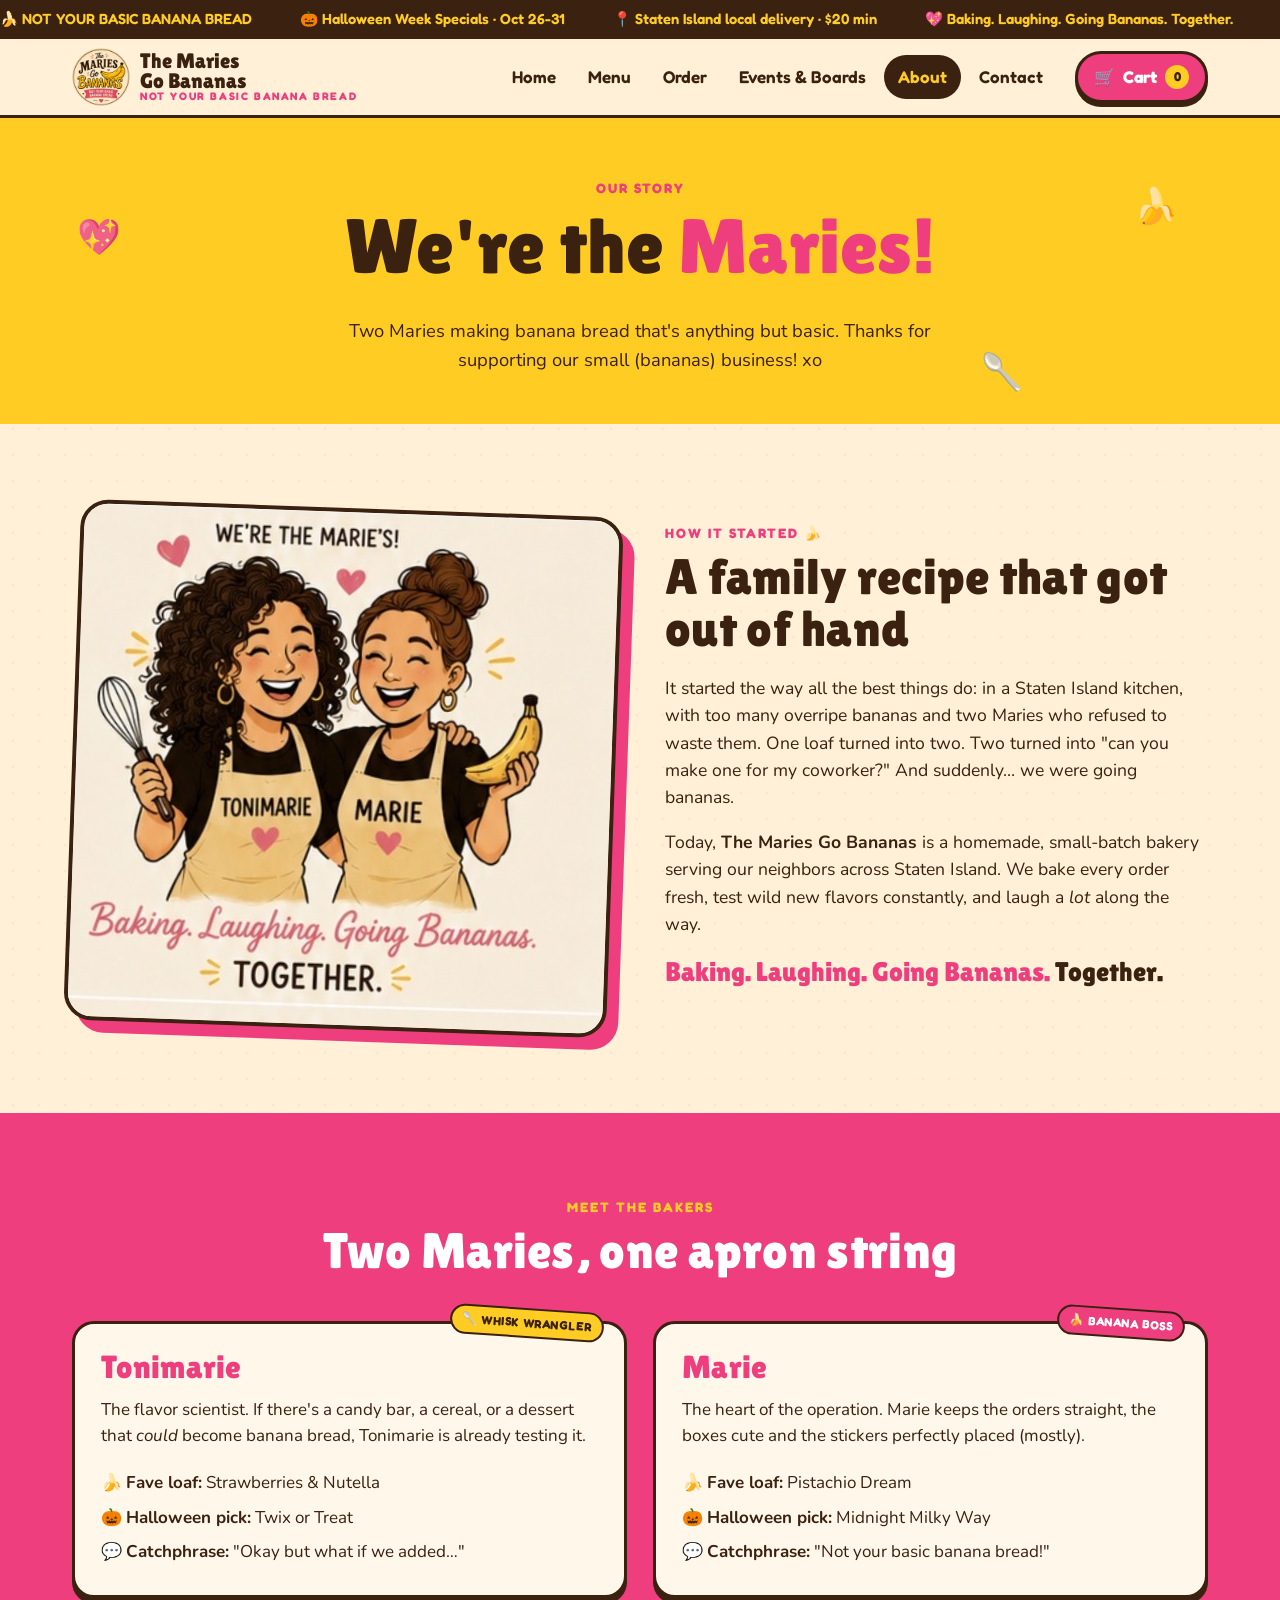
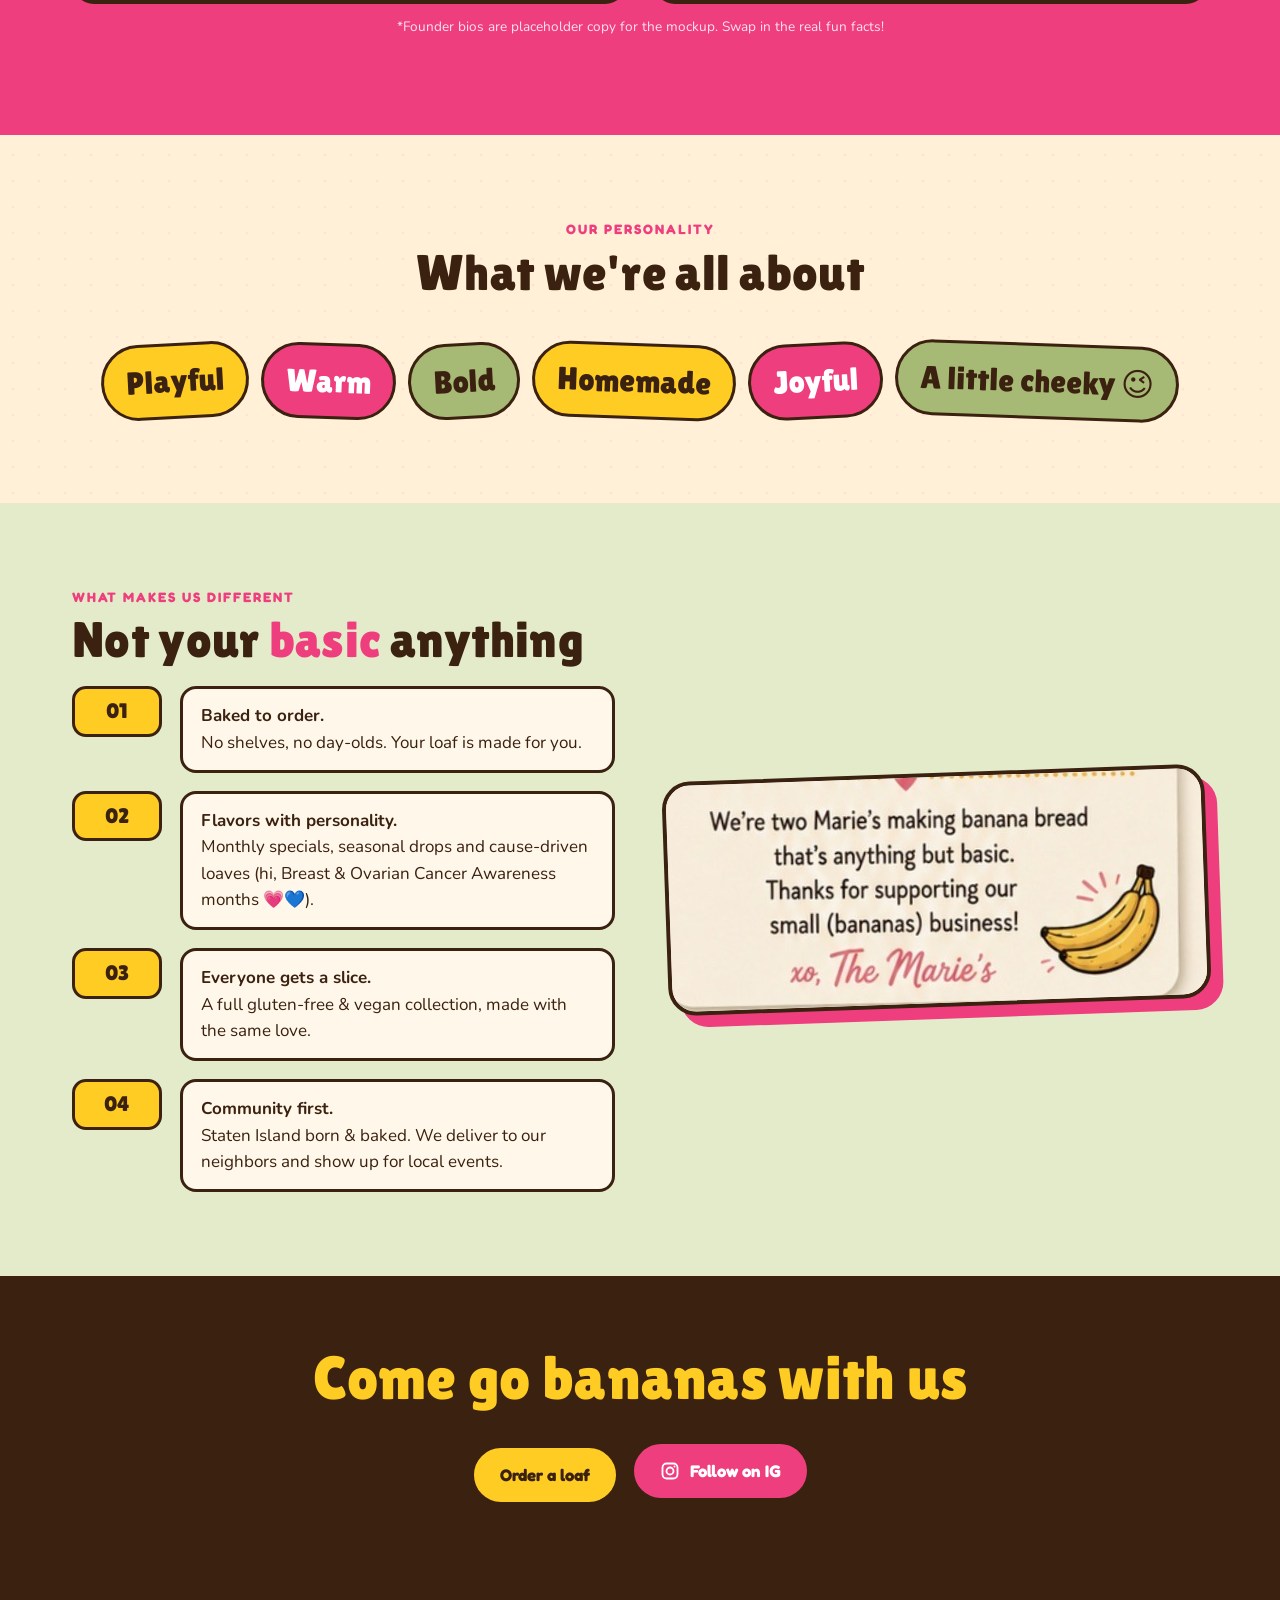
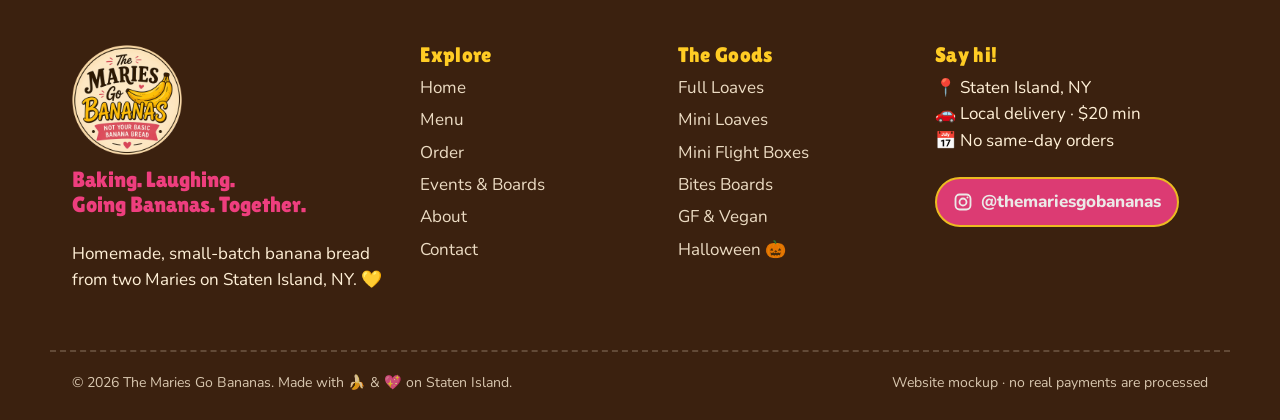
==== about.html @ dcd938e3 "Publish The Maries Go Bananas website mockup" ====
<!doctype html>
<html lang="en">
<head>
<meta charset="utf-8">
<meta name="viewport" content="width=device-width, initial-scale=1">
<title>About | The Maries Go Bananas</title>
<meta name="description" content="Meet the two Maries behind The Maries Go Bananas homemade, not-your-basic banana bread from Staten Island.">
<meta name="theme-color" content="#FFCC24">
<link rel="icon" href="assets/img/logo.png">
<link rel="preconnect" href="https://fonts.googleapis.com"><link rel="preconnect" href="https://fonts.gstatic.com" crossorigin>
<link href="https://fonts.googleapis.com/css2?family=Fredoka:wght@500;600;700&family=Lilita+One&family=Nunito:wght@400;600;700;800&display=swap" rel="stylesheet">
<link rel="stylesheet" href="css/styles.css">
</head>
<body>
<a class="skip" href="#main">Skip to content</a>
<div class="ticker" aria-hidden="true"><div class="ticker__track"><span>🍌 NOT YOUR BASIC BANANA BREAD</span><span>🎃 Halloween Week Specials · Oct 26-31</span><span>📍 Staten Island local delivery · $20 min</span><span>💖 Baking. Laughing. Going Bananas. Together.</span><span>📸 @themariesgobananas</span><span>🚫 No same-day orders, plan ahead, bestie!</span><span>🍌 NOT YOUR BASIC BANANA BREAD</span><span>🎃 Halloween Week Specials · Oct 26-31</span><span>📍 Staten Island local delivery · $20 min</span><span>💖 Baking. Laughing. Going Bananas. Together.</span><span>📸 @themariesgobananas</span><span>🚫 No same-day orders, plan ahead, bestie!</span></div></div>
<header class="site-header">
  <nav class="wrap nav" aria-label="Main">
    <a class="brand" href="index.html" aria-label="The Maries Go Bananas home"><img src="assets/img/logo.png" alt=""><span class="brand__name">The Maries<br>Go Bananas<small>NOT YOUR BASIC BANANA BREAD</small></span></a>
    <ul class="nav__links" id="nav-links"><li><a href="index.html">Home</a></li><li><a href="menu.html">Menu</a></li><li><a href="order.html">Order</a></li><li><a href="events.html">Events & Boards</a></li><li><a href="about.html" aria-current="page">About</a></li><li><a href="contact.html">Contact</a></li></ul>
    <a class="cart-btn" href="order.html#cart" aria-label="Cart"><span aria-hidden="true">🛒</span><span class="lbl">Cart</span><span class="cart-count" data-cart-count>0</span></a>
    <button class="menu-toggle" aria-controls="nav-links" aria-expanded="false" aria-label="Toggle menu">☰</button>
  </nav>
</header>
<main id="main">

<section class="page-hero bg-yellow">
  <span class="floaty">💖</span><span class="floaty">🍌</span><span class="floaty">🥄</span>
  <div class="wrap"><span class="eyebrow">Our story</span><h1>We're the <span style="color:var(--pink)">Maries!</span></h1><p>Two Maries making banana bread that's anything but basic. Thanks for supporting our small (bananas) business! xo</p></div>
</section>
<section>
  <div class="wrap split">
    <div class="framed tilt-r"><img src="assets/img/founders.jpg" alt="Illustration of Tonimarie and Marie laughing in matching aprons"></div>
    <div>
      <span class="eyebrow">How it started 🍌</span>
      <h2>A family recipe that got <span class="squiggle">out of hand</span></h2>
      <p style="font-size:1.1rem">It started the way all the best things do: in a Staten Island kitchen, with too many overripe bananas and two Maries who refused to waste them. One loaf turned into two. Two turned into "can you make one for my coworker?" And suddenly… we were going bananas.</p>
      <p style="font-size:1.1rem">Today, <b>The Maries Go Bananas</b> is a homemade, small-batch bakery serving our neighbors across Staten Island. We bake every order fresh, test wild new flavors constantly, and laugh a <i>lot</i> along the way.</p>
      <p class="motto" style="font-size:1.7rem">Baking. Laughing. Going Bananas. <span style="color:var(--choc)">Together.</span></p>
    </div>
  </div>
</section>
<section class="bg-pink">
  <div class="wrap">
    <div class="section-head"><span class="eyebrow" style="color:var(--yellow)">Meet the bakers</span><h2>Two Maries, one apron string</h2></div>
    <div class="founder-cards">
      <div class="founder" style="color:var(--choc)"><span class="badge tag">🥄 Whisk wrangler</span><h3>Tonimarie</h3><p>The flavor scientist. If there's a candy bar, a cereal, or a dessert that <i>could</i> become banana bread, Tonimarie is already testing it.</p>
        <ul><li>🍌 <b>Fave loaf:</b> Strawberries &amp; Nutella</li><li>🎃 <b>Halloween pick:</b> Twix or Treat</li><li>💬 <b>Catchphrase:</b> "Okay but what if we added…"</li></ul></div>
      <div class="founder" style="color:var(--choc)"><span class="badge badge--pink tag">🍌 Banana boss</span><h3>Marie</h3><p>The heart of the operation. Marie keeps the orders straight, the boxes cute and the stickers perfectly placed (mostly).</p>
        <ul><li>🍌 <b>Fave loaf:</b> Pistachio Dream</li><li>🎃 <b>Halloween pick:</b> Midnight Milky Way</li><li>💬 <b>Catchphrase:</b> "Not your basic banana bread!"</li></ul></div>
    </div>
    <p style="text-align:center;font-size:.85rem;margin-top:18px;opacity:.85">*Founder bios are placeholder copy for the mockup. Swap in the real fun facts!</p>
  </div>
</section>
<section>
  <div class="wrap">
    <div class="section-head"><span class="eyebrow">Our personality</span><h2>What we're all about</h2></div>
    <div class="traits"><span class="trait">Playful</span><span class="trait">Warm</span><span class="trait">Bold</span><span class="trait">Homemade</span><span class="trait">Joyful</span><span class="trait">A little cheeky 😉</span></div>
  </div>
</section>
<section class="bg-green">
  <div class="wrap split">
    <div>
      <span class="eyebrow">What makes us different</span>
      <h2>Not your <span style="color:var(--pink)">basic</span> anything</h2>
      <ol class="timeline">
        <li><span class="when">01</span><div class="what"><b>Baked to order.</b><p>No shelves, no day-olds. Your loaf is made for you.</p></div></li>
        <li><span class="when">02</span><div class="what"><b>Flavors with personality.</b><p>Monthly specials, seasonal drops and cause-driven loaves (hi, Breast &amp; Ovarian Cancer Awareness months 💗💙).</p></div></li>
        <li><span class="when">03</span><div class="what"><b>Everyone gets a slice.</b><p>A full gluten-free &amp; vegan collection, made with the same love.</p></div></li>
        <li><span class="when">04</span><div class="what"><b>Community first.</b><p>Staten Island born &amp; baked. We deliver to our neighbors and show up for local events.</p></div></li>
      </ol>
    </div>
    <div class="framed tilt-l"><img src="assets/img/founders-note.jpg" alt="Handwritten-style note: We're two Marie's making banana bread that's anything but basic. Thanks for supporting our small (bananas) business! xo, The Marie's"></div>
  </div>
</section>
<section class="bg-choc cta-band"><div class="wrap"><h2 style="color:var(--yellow)">Come go bananas with us</h2><a class="btn" href="order.html">Order a loaf</a><a class="btn btn--pink" href="https://www.instagram.com/themariesgobananas/" target="_blank" rel="noopener"><svg class="ig-icon" viewBox="0 0 24 24" aria-hidden="true" fill="none" stroke="currentColor" stroke-width="2.2"><rect x="3" y="3" width="18" height="18" rx="5"/><circle cx="12" cy="12" r="4.2"/><circle cx="17.4" cy="6.6" r="1.2" fill="currentColor" stroke="none"/></svg> Follow on IG</a></div></section>
</main>
<footer class="site-footer">
  <div class="wrap footer-grid">
    <div class="footer-brand"><img src="assets/img/logo.png" alt="The Maries Go Bananas logo"><p class="motto">Baking. Laughing.<br>Going Bananas. Together.</p><p>Homemade, small-batch banana bread from two Maries on Staten Island, NY. 💛</p></div>
    <div><h4>Explore</h4><ul><li><a href="index.html">Home</a></li><li><a href="menu.html">Menu</a></li><li><a href="order.html">Order</a></li><li><a href="events.html">Events & Boards</a></li><li><a href="about.html">About</a></li><li><a href="contact.html">Contact</a></li></ul></div>
    <div><h4>The Goods</h4><ul><li><a href="menu.html#full">Full Loaves</a></li><li><a href="menu.html#mini">Mini Loaves</a></li><li><a href="menu.html#flight">Mini Flight Boxes</a></li><li><a href="menu.html#boards">Bites Boards</a></li><li><a href="menu.html#gfv">GF &amp; Vegan</a></li><li><a href="menu.html#halloween">Halloween 🎃</a></li></ul></div>
    <div><h4>Say hi!</h4><p>📍 Staten Island, NY<br>🚗 Local delivery · $20 min<br>📅 No same-day orders</p>
      <a class="ig-pill" href="https://www.instagram.com/themariesgobananas/" target="_blank" rel="noopener"><svg class="ig-icon" viewBox="0 0 24 24" aria-hidden="true" fill="none" stroke="currentColor" stroke-width="2.2"><rect x="3" y="3" width="18" height="18" rx="5"/><circle cx="12" cy="12" r="4.2"/><circle cx="17.4" cy="6.6" r="1.2" fill="currentColor" stroke="none"/></svg> @themariesgobananas</a></div>
  </div>
  <div class="wrap footer-bottom"><span>© <span data-year>2026</span> The Maries Go Bananas. Made with 🍌 &amp; 💖 on Staten Island.</span><span>Website mockup · no real payments are processed</span></div>
</footer>
<script src="js/data.js"></script><script src="js/cart.js"></script>
</body>
</html>
---- css/styles.css ----
/* =========================================================
   The Maries Go Bananas: shared styles
   Brand: Banana Yellow #FFCC24 · Chocolate #3B210F · Sweet Pink #EE3E7E
          Warm Cream #FFF0D7 · Pistachio #A6B975
   ========================================================= */
:root{
  --yellow:#FFCC24; --yellow-soft:#FFE07A; --choc:#3B210F; --choc-2:#5a3720;
  --pink:#EE3E7E; --pink-soft:#FBD0DF; --cream:#FFF0D7; --cream-2:#FFF7EA;
  --pista:#A6B975; --pista-soft:#E3EBCB; --white:#fff;
  --radius:22px; --radius-sm:14px;
  --shadow:0 6px 0 var(--choc); --shadow-sm:0 4px 0 var(--choc);
  --soft:0 12px 30px rgba(59,33,15,.12);
  --display:"Lilita One","Fredoka",system-ui,sans-serif;
  --round:"Fredoka","Nunito",system-ui,sans-serif;
  --body:"Nunito",system-ui,-apple-system,Segoe UI,sans-serif;
  --max:1180px;
}
*{box-sizing:border-box}
html{scroll-behavior:smooth}
body{margin:0;font-family:var(--body);color:var(--choc);background:var(--cream);line-height:1.55;font-size:17px;
  background-image:radial-gradient(rgba(238,62,126,.07) 1.5px,transparent 1.6px);background-size:26px 26px}
img{max-width:100%;display:block}
a{color:inherit}
h1,h2,h3,h4{font-family:var(--display);font-weight:400;line-height:1.05;margin:0 0 .4em;letter-spacing:.3px}
h1{font-size:clamp(2.6rem,6vw,4.8rem)}
h2{font-size:clamp(2rem,4vw,3.1rem)}
h3{font-size:1.45rem}
p{margin:0 0 1em}
.wrap{max-width:var(--max);margin:0 auto;padding:0 22px}
.sr-only{position:absolute;width:1px;height:1px;overflow:hidden;clip:rect(0 0 0 0);white-space:nowrap}
.skip{position:absolute;left:-999px;top:8px;background:var(--choc);color:var(--yellow);padding:10px 16px;border-radius:10px;z-index:100}
.skip:focus{left:12px}
:focus-visible{outline:3px solid var(--pink);outline-offset:3px;border-radius:8px}

/* ---------- announcement + header ---------- */
.ticker{background:var(--choc);color:var(--yellow);font-family:var(--round);font-weight:600;font-size:.92rem;overflow:hidden;white-space:nowrap}
.ticker__track{display:inline-flex;gap:48px;padding:8px 0;animation:tick 32s linear infinite}
.ticker__track span{display:inline-flex;gap:10px;align-items:center}
@keyframes tick{to{transform:translateX(-50%)}}
.site-header{position:sticky;top:0;z-index:50;background:rgba(255,240,215,.92);backdrop-filter:blur(8px);border-bottom:3px solid var(--choc)}
.nav{display:flex;align-items:center;gap:18px;min-height:76px}
.brand{display:flex;align-items:center;gap:10px;text-decoration:none}
.brand img{width:58px;height:58px;transition:transform .4s cubic-bezier(.3,1.6,.5,1)}
.brand:hover img{transform:rotate(-12deg) scale(1.06)}
.brand__name{font-family:var(--display);font-size:1.3rem;line-height:.95}
.brand__name small{display:block;font-family:var(--round);font-size:.68rem;letter-spacing:1.6px;color:var(--pink);font-weight:700}
.nav__links{display:flex;gap:4px;margin-left:auto;list-style:none;padding:0;margin-top:0;margin-bottom:0}
.nav__links a{display:block;text-decoration:none;font-family:var(--round);font-weight:600;padding:9px 14px;border-radius:999px;transition:background .2s,transform .2s}
.nav__links a:hover{background:var(--yellow);transform:translateY(-2px)}
.nav__links a[aria-current="page"]{background:var(--choc);color:var(--yellow)}
.cart-btn{position:relative;display:inline-flex;align-items:center;gap:8px;text-decoration:none;font-family:var(--round);font-weight:700;background:var(--pink);color:#fff;padding:10px 16px;border-radius:999px;border:3px solid var(--choc);box-shadow:var(--shadow-sm);transition:transform .15s,box-shadow .15s}
.cart-btn:hover{transform:translateY(-2px);box-shadow:0 6px 0 var(--choc)}
.cart-count{background:var(--yellow);color:var(--choc);min-width:24px;height:24px;border-radius:99px;display:inline-grid;place-items:center;font-size:.8rem;padding:0 6px}
.cart-count.bump{animation:bump .5s}
@keyframes bump{40%{transform:scale(1.5) rotate(-10deg)}}
.menu-toggle{display:none;margin-left:auto;background:var(--yellow);border:3px solid var(--choc);border-radius:14px;width:48px;height:44px;font-size:1.3rem;cursor:pointer;box-shadow:var(--shadow-sm)}

/* ---------- buttons, chips, badges ---------- */
.btn{display:inline-flex;align-items:center;justify-content:center;gap:10px;font-family:var(--round);font-weight:700;font-size:1.05rem;text-decoration:none;cursor:pointer;
  padding:14px 26px;border-radius:999px;border:3px solid var(--choc);background:var(--yellow);color:var(--choc);box-shadow:var(--shadow);transition:transform .15s,box-shadow .15s,background .2s}
.btn:hover{transform:translateY(-3px) rotate(-1deg);box-shadow:0 9px 0 var(--choc)}
.btn:active{transform:translateY(3px);box-shadow:0 2px 0 var(--choc)}
.btn--pink{background:var(--pink);color:#fff}
.btn--choc{background:var(--choc);color:var(--yellow)}
.btn--ghost{background:var(--cream-2)}
.btn--sm{padding:9px 16px;font-size:.92rem;box-shadow:var(--shadow-sm)}
.btn[disabled]{opacity:.45;cursor:not-allowed;transform:none;box-shadow:var(--shadow-sm)}
.badge{display:inline-block;font-family:var(--round);font-weight:700;font-size:.74rem;letter-spacing:.6px;text-transform:uppercase;padding:4px 10px;border-radius:99px;border:2px solid var(--choc);background:var(--yellow)}
.badge--pink{background:var(--pink);color:#fff}
.badge--green{background:var(--pista)}
.badge--choc{background:var(--choc);color:var(--yellow)}
.badge--orange{background:#FF8A1F}
.eyebrow{font-family:var(--round);font-weight:700;color:var(--pink);letter-spacing:2px;text-transform:uppercase;font-size:.85rem;margin-bottom:.5em;display:block}
.squiggle{display:inline-block;position:relative}
.squiggle::after{content:"";position:absolute;left:-2%;right:-2%;bottom:-.12em;height:.32em;background:url("data:image/svg+xml,%3Csvg xmlns='http://www.w3.org/2000/svg' viewBox='0 0 120 12'%3E%3Cpath d='M2 8 Q 12 0 22 7 T 42 7 T 62 7 T 82 7 T 102 7 T 118 6' fill='none' stroke='%23EE3E7E' stroke-width='4' stroke-linecap='round'/%3E%3C/svg%3E") repeat-x/auto 100%}

/* ---------- sections ---------- */
section{padding:84px 0}
.section-head{text-align:center;max-width:720px;margin:0 auto 44px}
.section-head p{font-size:1.1rem}
.bg-yellow{background:var(--yellow)}
.bg-pink{background:var(--pink);color:#fff}
.bg-choc{background:var(--choc);color:var(--cream)}
.bg-green{background:var(--pista-soft)}
.bg-white{background:var(--cream-2)}
.wave-top{position:relative}
.wave-top::before{content:"";position:absolute;left:0;right:0;top:-28px;height:30px;background:inherit;
  -webkit-mask:radial-gradient(30px 30px at 30px 0,transparent 29px,#000 30px) -30px 0/60px 30px repeat-x;mask:radial-gradient(30px 30px at 30px 0,transparent 29px,#000 30px) -30px 0/60px 30px repeat-x;transform:scaleY(-1)}

/* ---------- hero ---------- */
.hero{padding:56px 0 90px;position:relative;overflow:hidden}
.hero__grid{display:grid;grid-template-columns:1.1fr .9fr;gap:40px;align-items:center}
.hero h1 .pink{color:var(--pink)}
.hero h1 .outline{color:var(--yellow);-webkit-text-stroke:3px var(--choc);paint-order:stroke fill;text-shadow:5px 5px 0 var(--choc)}
.hero__lead{font-size:1.2rem;max-width:520px}
.hero__ctas{display:flex;flex-wrap:wrap;gap:14px;margin:26px 0 18px}
.hero__meta{display:flex;flex-wrap:wrap;gap:10px 18px;font-family:var(--round);font-weight:600;font-size:.95rem}
.hero__art{position:relative;aspect-ratio:1/1}
.hero__art .blob{position:absolute;inset:6%;background:var(--yellow);border-radius:46% 54% 42% 58%/55% 44% 56% 45%;border:4px solid var(--choc);animation:morph 10s ease-in-out infinite}
@keyframes morph{50%{border-radius:58% 42% 55% 45%/42% 58% 42% 58%}}
.polaroid{position:absolute;background:#fff;padding:10px 10px 34px;border:3px solid var(--choc);border-radius:10px;box-shadow:var(--soft);transition:transform .35s cubic-bezier(.3,1.6,.5,1)}
.polaroid img{width:100%;height:100%;object-fit:cover;border-radius:4px}
.polaroid figcaption{position:absolute;bottom:6px;left:0;right:0;text-align:center;font-family:var(--round);font-weight:700;font-size:.85rem}
.polaroid:hover{transform:rotate(0) scale(1.05)!important;z-index:5}
.hero__art .p1{width:52%;height:58%;left:2%;top:8%;transform:rotate(-7deg)}
.hero__art .p2{width:50%;height:56%;right:0;top:30%;transform:rotate(6deg)}
.hero__logo{position:absolute;width:34%;left:30%;bottom:-2%;filter:drop-shadow(0 8px 0 rgba(59,33,15,.25));animation:float 5s ease-in-out infinite}
@keyframes float{50%{transform:translateY(-12px) rotate(4deg)}}
.sticker{position:absolute;font-family:var(--display);background:var(--pink);color:#fff;border:3px solid var(--choc);border-radius:50%;width:110px;height:110px;display:grid;place-items:center;text-align:center;line-height:1;font-size:1.05rem;transform:rotate(12deg);box-shadow:var(--shadow-sm);right:4%;top:0;z-index:3}
.floaty{position:absolute;font-size:2.2rem;opacity:.9;animation:float 6s ease-in-out infinite;pointer-events:none}

/* ---------- halloween callout ---------- */
.spooky{background:linear-gradient(135deg,#2a1608,#3B210F 50%,#4a2a12);color:var(--cream);border-radius:32px;border:4px solid var(--choc);box-shadow:0 10px 0 #FF8A1F;padding:40px;display:grid;grid-template-columns:1fr 1.1fr;gap:34px;align-items:center;position:relative;overflow:hidden}
.spooky h2{color:#FF8A1F}
.spooky h2 span{color:var(--yellow)}
.spooky__img{border-radius:22px;overflow:hidden;border:3px solid #FF8A1F;transform:rotate(-2deg);aspect-ratio:4/3}
.spooky__img img{width:100%;height:100%;object-fit:cover}
.spooky__list{list-style:none;padding:0;margin:0 0 22px;display:grid;gap:10px}
.spooky__list li{display:flex;gap:12px;align-items:center;background:rgba(255,255,255,.07);padding:10px 14px;border-radius:14px;border:2px dashed rgba(255,138,31,.6)}
.spooky__list b{font-family:var(--round);font-size:1.08rem;color:var(--yellow)}
.countdown{display:inline-flex;gap:8px;font-family:var(--round);font-weight:700;margin-bottom:14px;background:#FF8A1F;color:var(--choc);padding:6px 14px;border-radius:99px}

/* ---------- product cards ---------- */
.grid{display:grid;gap:26px}
.grid-3{grid-template-columns:repeat(3,1fr)}
.grid-4{grid-template-columns:repeat(4,1fr)}
.card{background:var(--cream-2);border:3px solid var(--choc);border-radius:var(--radius);overflow:hidden;box-shadow:var(--shadow);transition:transform .25s cubic-bezier(.3,1.5,.5,1),box-shadow .25s;display:flex;flex-direction:column}
.card:hover{transform:translateY(-6px) rotate(-.6deg);box-shadow:0 12px 0 var(--choc)}
.card__img{position:relative;aspect-ratio:4/3;background:var(--yellow);border-bottom:3px solid var(--choc);overflow:hidden}
.card__img img{width:100%;height:100%;object-fit:cover;transition:transform .5s}
.card:hover .card__img img{transform:scale(1.07)}
.card__img .badges{position:absolute;left:10px;top:10px;display:flex;gap:6px;flex-wrap:wrap}
.ph{width:100%;height:100%;display:grid;place-items:center;font-size:4.2rem;position:relative}
.ph::after{content:"";position:absolute;inset:0;background:radial-gradient(rgba(255,255,255,.35) 2px,transparent 2.5px);background-size:18px 18px}
.ph span{position:relative;z-index:1;filter:drop-shadow(0 5px 0 rgba(59,33,15,.2));transition:transform .4s cubic-bezier(.3,1.6,.5,1)}
.card:hover .ph span{transform:rotate(-12deg) scale(1.15)}
.card__body{padding:18px 18px 20px;display:flex;flex-direction:column;gap:8px;flex:1}
.card__body h3{margin:0}
.card__body p{margin:0;font-size:.95rem;color:var(--choc-2)}
.prices{display:flex;flex-wrap:wrap;gap:8px;margin-top:auto;padding-top:8px}
.price{font-family:var(--round);font-weight:700;background:var(--cream);border:2px solid var(--choc);border-radius:12px;padding:4px 10px;font-size:.88rem}
.price b{color:var(--pink);font-size:1.02rem}
.card__foot{display:flex;justify-content:space-between;align-items:center;gap:10px;margin-top:10px}
.big-price{font-family:var(--display);font-size:1.7rem;color:var(--pink)}

/* bestsellers strip */
.strip{display:grid;grid-auto-flow:column;grid-auto-columns:minmax(250px,1fr);gap:22px;overflow-x:auto;padding:8px 6px 26px;scroll-snap-type:x mandatory}
.strip .card{scroll-snap-align:start}
.strip::-webkit-scrollbar{height:10px}.strip::-webkit-scrollbar-thumb{background:var(--choc);border-radius:9px}

/* ---------- about teaser / split ---------- */
.split{display:grid;grid-template-columns:1fr 1fr;gap:50px;align-items:center}
.framed{border:4px solid var(--choc);border-radius:28px;overflow:hidden;box-shadow:12px 12px 0 var(--pink);background:#fff}
.framed img{width:100%;height:100%;object-fit:cover}
.tilt-l{transform:rotate(-2deg)}.tilt-r{transform:rotate(2deg)}

/* features / value props */
.features{display:grid;grid-template-columns:repeat(4,1fr);gap:20px}
.feature{background:var(--cream-2);border:3px solid var(--choc);border-radius:var(--radius);padding:24px;text-align:center;transition:transform .25s}
.feature:hover{transform:translateY(-5px) rotate(1deg)}
.feature .ico{font-size:2.4rem;width:74px;height:74px;display:grid;place-items:center;margin:0 auto 12px;border-radius:50%;background:var(--yellow);border:3px solid var(--choc)}
.feature:nth-child(2) .ico{background:var(--pink-soft)}.feature:nth-child(3) .ico{background:var(--pista)}.feature:nth-child(4) .ico{background:var(--cream)}
.feature h3{font-size:1.25rem}
.feature p{font-size:.95rem;margin:0}

/* testimonials */
.quotes{display:grid;grid-template-columns:repeat(3,1fr);gap:22px}
.quote{background:#fff;color:var(--choc);border:3px solid var(--choc);border-radius:var(--radius);padding:24px;position:relative;box-shadow:var(--shadow-sm)}
.quote::before{content:"“";font-family:var(--display);font-size:5rem;color:var(--pink);position:absolute;top:-28px;left:14px;line-height:1}
.quote p{font-size:1.02rem}
.quote cite{font-style:normal;font-family:var(--round);font-weight:700;color:var(--pink)}
.stars{color:#f5a400;letter-spacing:2px}

/* CTA band */
.cta-band{text-align:center;padding:70px 0}
.cta-band h2{font-size:clamp(2.2rem,5vw,3.8rem)}
.cta-band .btn{margin:6px}

/* IG grid */
.ig-grid{display:grid;grid-template-columns:repeat(6,1fr);gap:10px}
.ig-grid a{aspect-ratio:1;border-radius:16px;overflow:hidden;border:3px solid var(--choc);position:relative;display:block}
.ig-grid img{width:100%;height:100%;object-fit:cover;transition:transform .4s}
.ig-grid a::after{content:"♥";position:absolute;inset:0;display:grid;place-items:center;font-size:2rem;color:#fff;background:rgba(238,62,126,.55);opacity:0;transition:opacity .25s}
.ig-grid a:hover::after{opacity:1}.ig-grid a:hover img{transform:scale(1.1)}

/* ---------- page hero (inner pages) ---------- */
.page-hero{padding:60px 0 50px;text-align:center;position:relative;overflow:hidden}
.page-hero p{font-size:1.15rem;max-width:640px;margin:0 auto}
.page-hero .floaty:nth-of-type(1){left:6%;top:30%}.page-hero .floaty:nth-of-type(2){right:8%;top:20%;animation-delay:-2s}.page-hero .floaty:nth-of-type(3){right:20%;bottom:8%;animation-delay:-4s}

/* ---------- menu filters ---------- */
.filters{display:flex;flex-wrap:wrap;justify-content:center;gap:10px;margin:0 auto 36px;position:sticky;top:86px;z-index:20;padding:10px;background:rgba(255,240,215,.9);backdrop-filter:blur(6px);border-radius:999px;width:fit-content;max-width:100%}
.chip{font-family:var(--round);font-weight:700;font-size:.95rem;cursor:pointer;padding:10px 18px;border-radius:999px;border:3px solid var(--choc);background:var(--cream-2);color:var(--choc);transition:transform .15s,background .2s}
.chip:hover{transform:translateY(-2px);background:var(--yellow-soft)}
.chip[aria-pressed="true"],.chip.is-active{background:var(--choc);color:var(--yellow)}
.menu-group{margin-bottom:56px}
.menu-group__head{display:flex;align-items:end;justify-content:space-between;gap:16px;flex-wrap:wrap;border-bottom:3px dashed var(--choc);padding-bottom:12px;margin-bottom:24px}
.menu-group__head h2{margin:0}
.menu-group__head p{margin:0;max-width:520px}
.is-hidden{display:none!important}
.card.fade-in{animation:pop .35s ease}
@keyframes pop{from{opacity:0;transform:translateY(12px) scale(.97)}}
.note{background:var(--pink-soft);border:3px solid var(--choc);border-radius:var(--radius-sm);padding:16px 20px;font-weight:600}
.note--yellow{background:var(--yellow-soft)}
.note--green{background:var(--pista-soft)}
.price-table{width:100%;border-collapse:separate;border-spacing:0;background:var(--cream-2);border:3px solid var(--choc);border-radius:var(--radius);overflow:hidden}
.price-table th,.price-table td{padding:12px 16px;text-align:left;border-bottom:2px dashed rgba(59,33,15,.2)}
.price-table th{background:var(--choc);color:var(--yellow);font-family:var(--round)}
.price-table tr:last-child td{border-bottom:0}
.price-table td:not(:first-child),.price-table th:not(:first-child){text-align:center}

/* ---------- order builder ---------- */
.order-layout{display:grid;grid-template-columns:1fr 380px;gap:30px;align-items:start}
.panel{background:var(--cream-2);border:3px solid var(--choc);border-radius:var(--radius);padding:26px;box-shadow:var(--shadow)}
.panel + .panel{margin-top:28px}
.step-head{display:flex;align-items:center;gap:14px;margin-bottom:16px}
.step-num{width:44px;height:44px;flex:none;border-radius:50%;background:var(--pink);color:#fff;border:3px solid var(--choc);display:grid;place-items:center;font-family:var(--display);font-size:1.3rem}
.step-head h2{font-size:1.8rem;margin:0}
.cat-tiles{display:grid;grid-template-columns:repeat(auto-fill,minmax(150px,1fr));gap:14px}
.tile{cursor:pointer;text-align:left;border:3px solid var(--choc);border-radius:18px;background:#fff;padding:14px;font-family:var(--body);color:var(--choc);transition:transform .15s,background .2s,box-shadow .15s;box-shadow:var(--shadow-sm);display:flex;flex-direction:column;gap:4px}
.tile:hover{transform:translateY(-3px)}
.tile .emo{font-size:2rem}
.tile b{font-family:var(--round);font-size:1.02rem;line-height:1.15}
.tile small{color:var(--choc-2);font-weight:600}
.tile[aria-pressed="true"]{background:var(--yellow);box-shadow:0 6px 0 var(--pink)}
.tile[aria-pressed="true"]::after{content:"✓ picked";font-family:var(--round);font-weight:700;font-size:.75rem;color:var(--pink)}
.flavor-grid{display:grid;grid-template-columns:repeat(auto-fill,minmax(200px,1fr));gap:12px}
.flv{display:flex;gap:12px;align-items:center;cursor:pointer;text-align:left;border:3px solid var(--choc);border-radius:16px;background:#fff;padding:10px;font-family:var(--body);color:var(--choc);transition:transform .15s,background .2s;position:relative}
.flv:hover{transform:translateY(-2px)}
.flv .thumb{width:54px;height:54px;flex:none;border-radius:12px;overflow:hidden;border:2px solid var(--choc);display:grid;place-items:center;font-size:1.7rem}
.flv .thumb img{width:100%;height:100%;object-fit:cover}
.flv b{display:block;font-family:var(--round);line-height:1.15}
.flv small{color:var(--pink);font-weight:800}
.flv[aria-pressed="true"]{background:var(--yellow)}
.flv .cnt{position:absolute;top:-10px;right:-10px;background:var(--pink);color:#fff;border:2px solid var(--choc);border-radius:99px;min-width:28px;height:28px;display:grid;place-items:center;font-weight:800;font-size:.85rem}
.flv-group-title{font-family:var(--round);font-weight:700;margin:18px 0 10px;display:flex;align-items:center;gap:8px}
.toggle{display:inline-flex;border:3px solid var(--choc);border-radius:999px;overflow:hidden;background:#fff;margin-bottom:16px}
.toggle button{border:0;background:none;padding:9px 16px;font-family:var(--round);font-weight:700;cursor:pointer;color:var(--choc)}
.toggle button[aria-pressed="true"]{background:var(--choc);color:var(--yellow)}
.picker-status{font-family:var(--round);font-weight:700;margin:12px 0 0;display:flex;gap:10px;align-items:center;flex-wrap:wrap}
.picked-pills{display:flex;flex-wrap:wrap;gap:6px}
.picked-pills button{font:inherit;font-size:.82rem;border:2px solid var(--choc);background:var(--pink-soft);border-radius:99px;padding:3px 10px;cursor:pointer}
.qty{display:inline-flex;align-items:center;border:3px solid var(--choc);border-radius:999px;background:#fff;overflow:hidden}
.qty button{width:44px;height:44px;border:0;background:var(--yellow);font-size:1.3rem;font-weight:800;cursor:pointer;color:var(--choc)}
.qty button:hover{background:var(--pink);color:#fff}
.qty input{width:56px;text-align:center;border:0;font:700 1.15rem var(--round);color:var(--choc);background:none;-moz-appearance:textfield}
.qty input::-webkit-inner-spin-button{-webkit-appearance:none}
.qty--sm button{width:32px;height:32px;font-size:1rem}.qty--sm input{width:36px;font-size:.95rem}
.add-row{display:flex;align-items:center;justify-content:space-between;gap:16px;flex-wrap:wrap;margin-top:8px;padding-top:18px;border-top:3px dashed rgba(59,33,15,.25)}
.line-total{font-family:var(--display);font-size:2rem;color:var(--pink)}
.empty-hint{padding:18px;border:3px dashed rgba(59,33,15,.35);border-radius:16px;text-align:center;font-weight:600;color:var(--choc-2)}

/* cart */
.cart{position:sticky;top:96px}
.cart h2{font-size:1.8rem;display:flex;align-items:center;gap:10px}
.cart-items{list-style:none;padding:0;margin:0 0 14px;display:grid;gap:12px;max-height:46vh;overflow:auto}
.cart-item{display:grid;grid-template-columns:1fr auto;gap:6px 10px;background:#fff;border:2px solid var(--choc);border-radius:14px;padding:12px}
.cart-item b{font-family:var(--round)}
.cart-item .meta{font-size:.85rem;color:var(--choc-2);grid-column:1/-1}
.cart-item .row{grid-column:1/-1;display:flex;justify-content:space-between;align-items:center}
.cart-item .rm{border:0;background:none;color:var(--pink);font-weight:800;cursor:pointer;text-decoration:underline;font-size:.85rem}
.totals{border-top:3px dashed var(--choc);padding-top:12px;display:grid;gap:6px;font-weight:700}
.totals div{display:flex;justify-content:space-between}
.totals .grand{font-family:var(--display);font-size:1.6rem;color:var(--pink)}
.min-bar{height:12px;border:2px solid var(--choc);border-radius:99px;overflow:hidden;background:#fff;margin:6px 0}
.min-bar span{display:block;height:100%;background:repeating-linear-gradient(45deg,var(--yellow) 0 10px,#ffd95a 10px 20px);transition:width .4s}
.min-msg{font-size:.85rem;font-weight:700}

/* forms */
.form-grid{display:grid;grid-template-columns:1fr 1fr;gap:16px}
.field{display:flex;flex-direction:column;gap:6px}
.field.full{grid-column:1/-1}
.field label,.field legend{font-family:var(--round);font-weight:700}
.field label .req{color:var(--pink)}
.field input,.field textarea,.field select{font:600 1rem var(--body);color:var(--choc);border:3px solid var(--choc);border-radius:14px;padding:12px 14px;background:#fff;transition:box-shadow .2s}
.field input:focus,.field textarea:focus,.field select:focus{outline:none;box-shadow:0 0 0 4px var(--pink-soft),0 0 0 6px var(--pink)}
.field textarea{min-height:100px;resize:vertical}
.field .hint{font-size:.83rem;color:var(--choc-2)}
.field .err{font-size:.85rem;color:#c01552;font-weight:800;display:none}
.field.invalid input,.field.invalid textarea{border-color:#c01552;background:#fff4f8}
.field.invalid .err{display:block}
fieldset.field{border:0;padding:0;margin:0}
.radio-cards{display:grid;grid-template-columns:1fr 1fr;gap:12px}
.radio-card{position:relative}
.radio-card input{position:absolute;opacity:0}
.radio-card label{display:flex;gap:12px;align-items:center;border:3px solid var(--choc);border-radius:16px;padding:14px;background:#fff;cursor:pointer;transition:background .2s,transform .15s}
.radio-card label:hover{transform:translateY(-2px)}
.radio-card input:checked + label{background:var(--yellow);box-shadow:0 5px 0 var(--pink)}
.radio-card input:focus-visible + label{outline:3px solid var(--pink);outline-offset:3px}
.radio-card .emo{font-size:1.8rem}
.radio-card small{display:block;font-weight:600;color:var(--choc-2)}

/* toast */
.toast{position:fixed;left:50%;bottom:24px;transform:translate(-50%,140%);background:var(--choc);color:var(--yellow);font-family:var(--round);font-weight:700;padding:14px 22px;border-radius:999px;border:3px solid var(--yellow);z-index:90;transition:transform .35s cubic-bezier(.3,1.5,.5,1);display:flex;gap:12px;align-items:center}
.toast.show{transform:translate(-50%,0)}
.toast{pointer-events:none}.toast a{color:var(--pink-soft);pointer-events:auto}

/* confirmation */
.confirm{max-width:760px;margin:0 auto;text-align:center}
.receipt{background:#fff;border:3px solid var(--choc);border-radius:var(--radius);padding:28px;text-align:left;margin:28px 0;box-shadow:var(--shadow);position:relative}
.receipt::before,.receipt::after{content:"";position:absolute;left:20px;right:20px;height:12px;background:radial-gradient(circle at 6px 6px,var(--cream) 5px,transparent 5.5px) 0 0/16px 12px repeat-x}
.receipt::before{top:-8px}.receipt::after{bottom:-8px}
.receipt dl{display:grid;grid-template-columns:auto 1fr;gap:6px 18px;margin:0 0 16px}
.receipt dt{font-weight:800}
.receipt dd{margin:0}
.receipt table{width:100%;border-collapse:collapse;margin:10px 0}
.receipt td{padding:8px 0;border-bottom:2px dashed rgba(59,33,15,.2);vertical-align:top}
.receipt td:last-child{text-align:right;font-weight:800}
.order-no{font-family:var(--display);font-size:2rem;color:var(--pink)}
.confetti{position:fixed;top:-40px;font-size:1.8rem;z-index:99;pointer-events:none;animation:fall linear forwards}
@keyframes fall{to{transform:translateY(110vh) rotate(720deg)}}

/* events */
.event-cards{display:grid;grid-template-columns:repeat(2,1fr);gap:26px}
.board-card{display:grid;grid-template-columns:1fr 1fr}
.board-card .card__img{aspect-ratio:auto;border-bottom:0;border-right:3px solid var(--choc)}
.steps{display:grid;grid-template-columns:repeat(4,1fr);gap:18px;counter-reset:s}
.steps li{list-style:none;background:var(--cream-2);color:var(--choc);border:3px solid var(--choc);border-radius:var(--radius);padding:22px;position:relative;counter-increment:s}
.steps li::before{content:counter(s);position:absolute;top:-18px;left:18px;width:40px;height:40px;border-radius:50%;background:var(--yellow);border:3px solid var(--choc);display:grid;place-items:center;font-family:var(--display);font-size:1.2rem}
.steps h3{font-size:1.2rem;margin-top:10px}
.steps p{margin:0;font-size:.95rem}
.faq details{background:var(--cream-2);border:3px solid var(--choc);border-radius:18px;padding:16px 20px;margin-bottom:12px;transition:background .2s}
.faq details[open]{background:#fff;box-shadow:var(--shadow-sm)}
.faq summary{font-family:var(--round);font-weight:700;font-size:1.08rem;cursor:pointer;list-style:none;display:flex;justify-content:space-between;gap:12px}
.faq summary::-webkit-details-marker{display:none}
.faq summary::after{content:"🍌";transition:transform .3s}
.faq details[open] summary::after{transform:rotate(90deg)}
.faq details p{margin:12px 0 0}

/* about */
.founder-cards{display:grid;grid-template-columns:1fr 1fr;gap:26px}
.founder{background:var(--cream-2);border:3px solid var(--choc);border-radius:var(--radius);padding:26px;box-shadow:var(--shadow);position:relative}
.founder .tag{position:absolute;top:-16px;right:20px;transform:rotate(4deg)}
.founder h3{font-size:2rem;color:var(--pink)}
.founder ul{padding-left:0;list-style:none;margin:0}
.founder li{padding:4px 0}
.traits{display:flex;flex-wrap:wrap;gap:12px;justify-content:center}
.trait{font-family:var(--display);font-size:clamp(1.3rem,3vw,2rem);padding:10px 22px;border:3px solid var(--choc);border-radius:999px;background:var(--cream-2);transition:transform .25s cubic-bezier(.3,1.6,.5,1)}
.trait:nth-child(odd){transform:rotate(-3deg)}.trait:nth-child(even){transform:rotate(2deg)}
.trait:hover{transform:rotate(0) scale(1.1)}
.trait:nth-child(3n+1){background:var(--yellow)}.trait:nth-child(3n+2){background:var(--pink);color:#fff}.trait:nth-child(3n){background:var(--pista)}
.timeline{list-style:none;padding:0;margin:0;display:grid;gap:18px;position:relative}
.timeline li{display:grid;grid-template-columns:90px 1fr;gap:18px;align-items:start}
.timeline .when{font-family:var(--display);font-size:1.3rem;background:var(--yellow);border:3px solid var(--choc);border-radius:14px;text-align:center;padding:6px}
.timeline .what{background:var(--cream-2);border:3px solid var(--choc);border-radius:16px;padding:14px 18px}
.timeline .what p{margin:0}

/* contact */
.contact-cards{display:grid;grid-template-columns:repeat(3,1fr);gap:22px}
.contact-card{background:var(--cream-2);border:3px solid var(--choc);border-radius:var(--radius);padding:26px;box-shadow:var(--shadow);text-align:center;text-decoration:none;transition:transform .25s}
.contact-card:hover{transform:translateY(-6px) rotate(-1deg)}
.contact-card .ico{font-size:2.6rem}
.contact-card h3{margin:.3em 0}
.ig-card{background:linear-gradient(135deg,#FFCC24,#EE3E7E 60%,#b0287a);color:#fff}
.map-mock{border:3px solid var(--choc);border-radius:var(--radius);overflow:hidden;position:relative;aspect-ratio:16/10;background:
  linear-gradient(90deg,rgba(59,33,15,.06) 1px,transparent 1px) 0 0/40px 40px,
  linear-gradient(rgba(59,33,15,.06) 1px,transparent 1px) 0 0/40px 40px,var(--pista-soft)}
.map-mock svg{position:absolute;inset:0;width:100%;height:100%}
.map-pin{position:absolute;left:50%;top:46%;transform:translate(-50%,-100%);font-size:3rem;animation:float 3s ease-in-out infinite}
.map-label{position:absolute;left:50%;top:52%;transform:translateX(-50%);background:var(--choc);color:var(--yellow);font-family:var(--round);font-weight:700;padding:6px 14px;border-radius:99px;white-space:nowrap}
.info-list{list-style:none;padding:0;margin:0;display:grid;gap:12px}
.info-list li{display:flex;gap:12px;align-items:flex-start;background:#fff;border:2px solid var(--choc);border-radius:14px;padding:12px 14px}
.info-list .emo{font-size:1.4rem;line-height:1.2}

/* footer */
.site-footer{background:var(--choc);color:var(--cream);padding:64px 0 26px;margin-top:0;position:relative}
.footer-grid{display:grid;grid-template-columns:1.4fr 1fr 1fr 1.2fr;gap:30px}
.site-footer h4{color:var(--yellow);font-size:1.3rem}
.site-footer ul{list-style:none;padding:0;margin:0;display:grid;gap:6px}
.site-footer a{text-decoration:none;opacity:.9}
.site-footer a:hover{color:var(--yellow);opacity:1}
.footer-brand img{width:110px;margin-bottom:12px}
.motto{font-family:var(--display);font-size:1.4rem;color:var(--pink);line-height:1.15}
.ig-pill{display:inline-flex;align-items:center;gap:8px;background:var(--pink);color:#fff!important;border-radius:99px;padding:10px 16px;font-weight:800;border:2px solid var(--yellow);margin-top:6px}
.footer-bottom{border-top:2px dashed rgba(255,240,215,.25);margin-top:40px;padding-top:20px;display:flex;justify-content:space-between;flex-wrap:wrap;gap:10px;font-size:.88rem;opacity:.8}
.ig-icon{width:20px;height:20px;flex:none}

/* ---------- responsive ---------- */
@media (max-width:1020px){
  .grid-4{grid-template-columns:repeat(3,1fr)}
  .features{grid-template-columns:repeat(2,1fr)}
  .order-layout{grid-template-columns:1fr}
  .cart{position:static}
  .steps{grid-template-columns:repeat(2,1fr)}
  .footer-grid{grid-template-columns:1fr 1fr}
}
@media (max-width:860px){
  .menu-toggle{display:block}
  .nav{flex-wrap:wrap}
  .nav__links{display:none;flex-direction:column;width:100%;order:5;padding:6px 0 16px}
  .nav__links.open{display:flex}
  .nav__links a{padding:12px 16px;font-size:1.1rem}
  .cart-btn{order:3}
  .menu-toggle{order:4;margin-left:0}
  .brand{margin-right:auto}
  .hero__grid,.split,.spooky,.event-cards,.founder-cards{grid-template-columns:1fr}
  .hero__art{max-width:460px;margin:0 auto;width:100%}
  .grid-3,.grid-4,.quotes,.contact-cards{grid-template-columns:repeat(2,1fr)}
  .ig-grid{grid-template-columns:repeat(3,1fr)}
  .filters{border-radius:24px;top:80px}
  .board-card{grid-template-columns:1fr}
  .board-card .card__img{aspect-ratio:4/3;border-right:0;border-bottom:3px solid var(--choc)}
  section{padding:64px 0}
}
@media (max-width:560px){
  body{font-size:16px}
  .grid-3,.grid-4,.quotes,.contact-cards,.features,.steps,.form-grid,.radio-cards{grid-template-columns:1fr}
  .footer-grid{grid-template-columns:1fr}
  .brand__name{font-size:1.05rem}.brand img{width:46px;height:46px}
  .cart-btn .lbl{display:none}
  .spooky{padding:24px}
  .panel{padding:18px}
  .filters{position:static}
  .sticker{width:86px;height:86px;font-size:.85rem}
}
@media (prefers-reduced-motion:reduce){*{animation:none!important;transition:none!important}}
@media (max-width:560px){
  .brand__name small{display:none}
  .nav{gap:10px}
  .floaty{display:none}
  .cart-btn{padding:8px 12px}
}
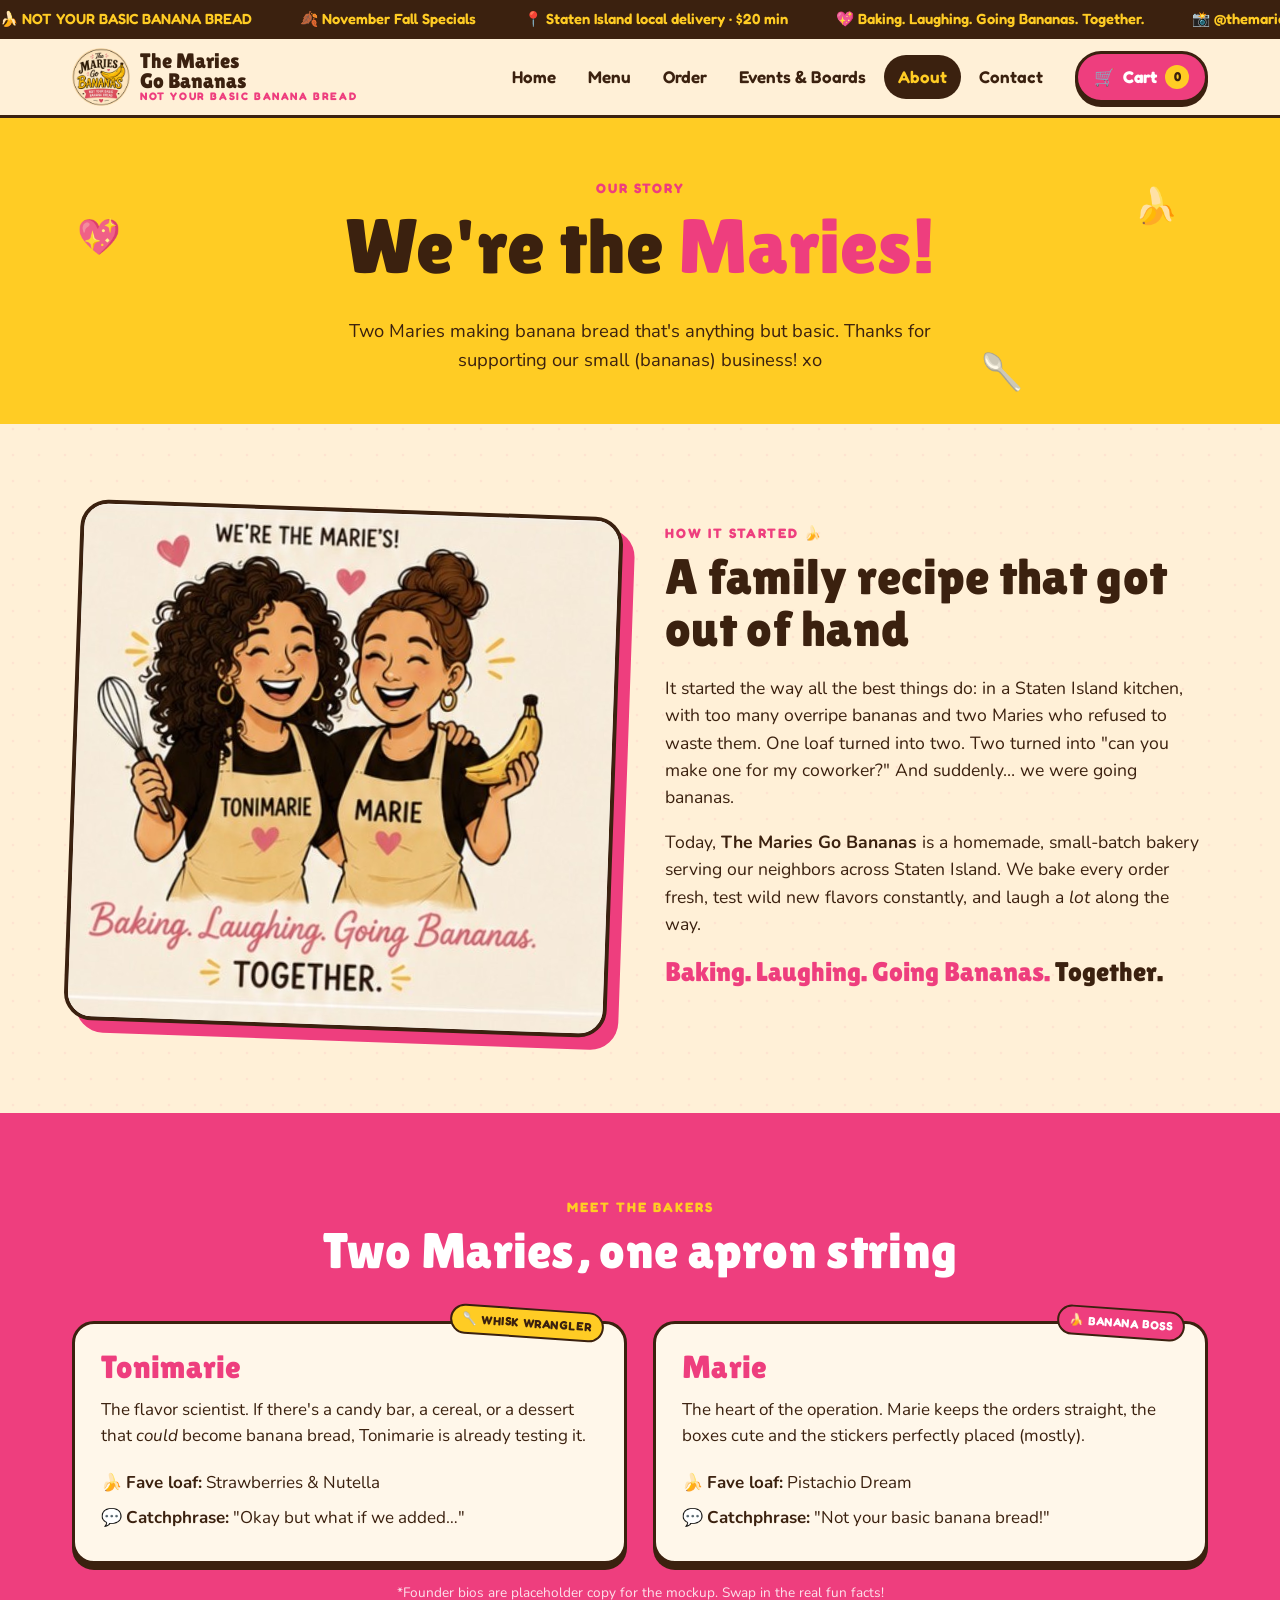
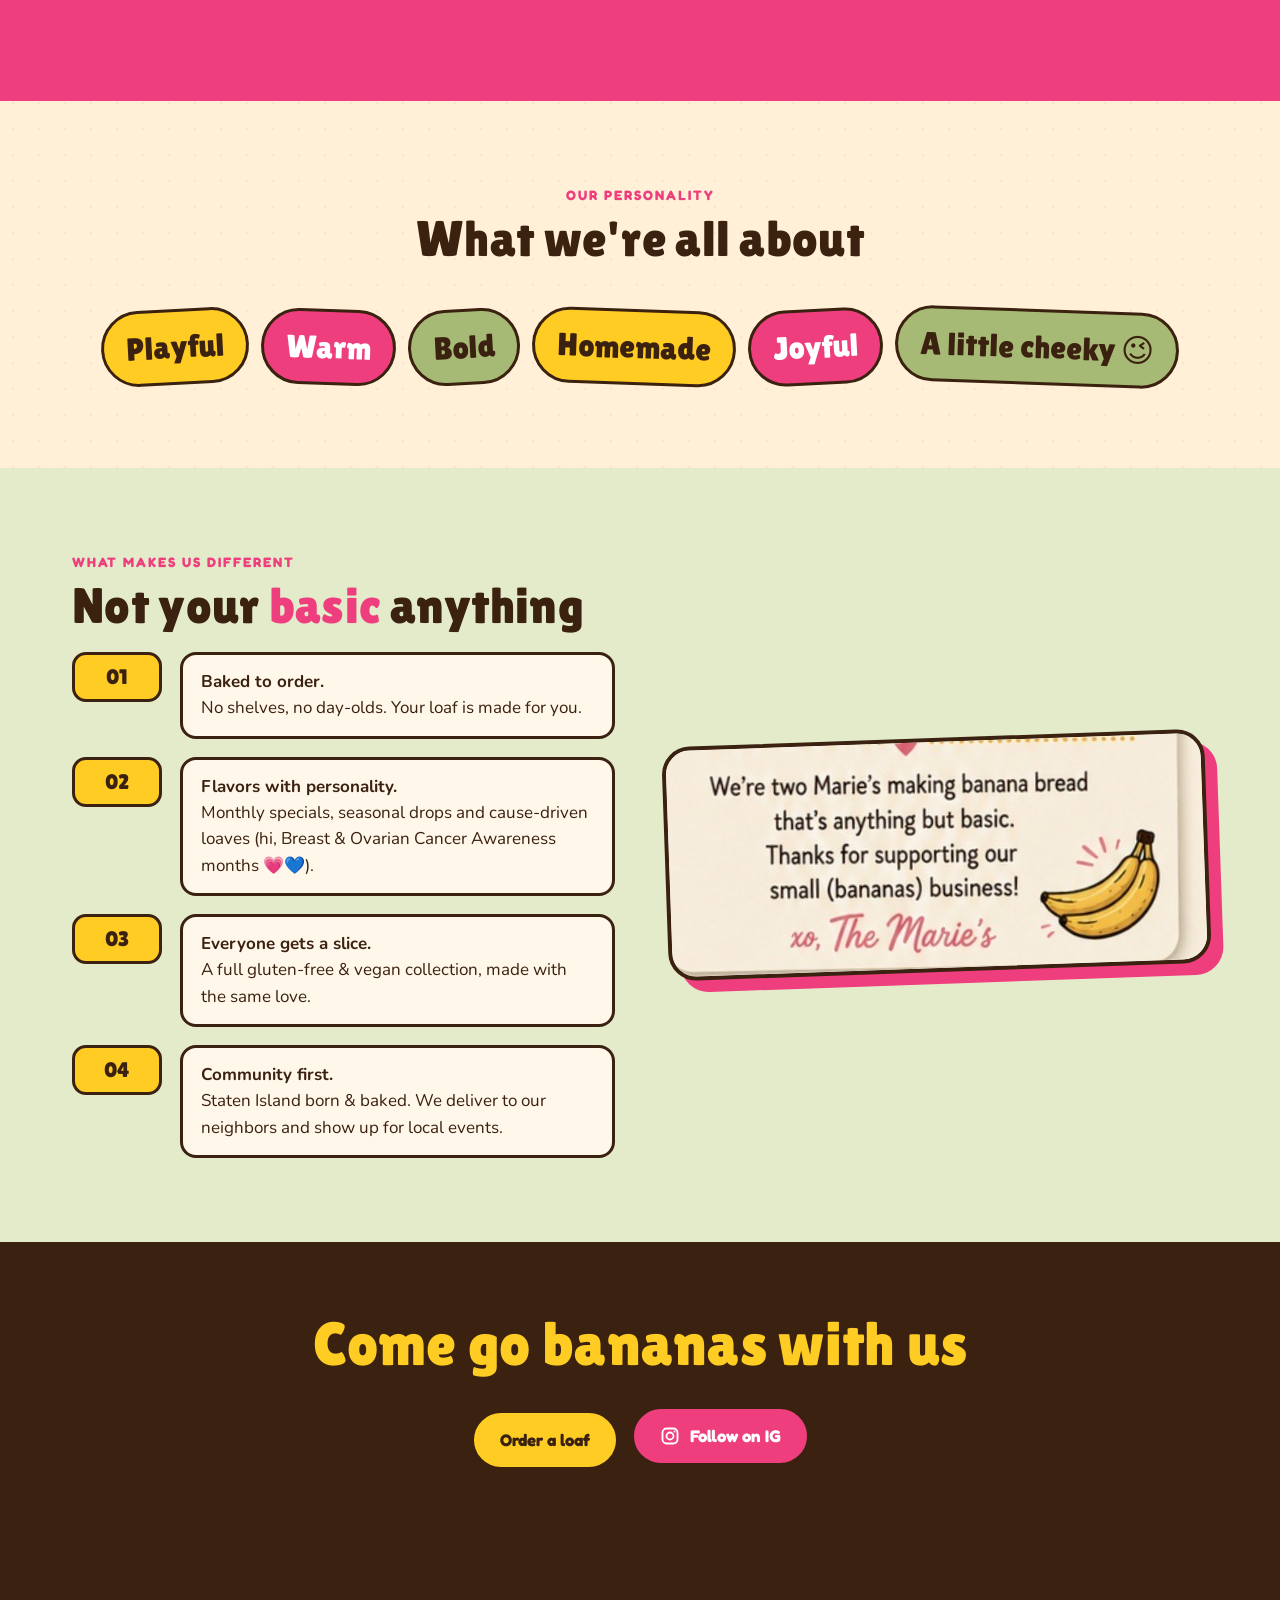
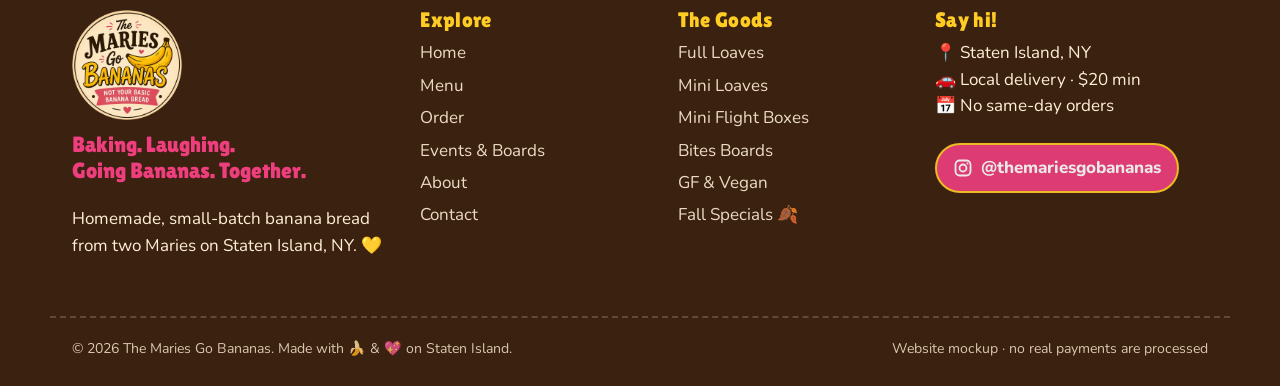
==== commit 88eef893: "Update November menu, prices, and product photos" ====
--- a/about.html
+++ b/about.html
@@ -13,7 +13,7 @@
 </head>
 <body>
 <a class="skip" href="#main">Skip to content</a>
-<div class="ticker" aria-hidden="true"><div class="ticker__track"><span>🍌 NOT YOUR BASIC BANANA BREAD</span><span>🎃 Halloween Week Specials · Oct 26-31</span><span>📍 Staten Island local delivery · $20 min</span><span>💖 Baking. Laughing. Going Bananas. Together.</span><span>📸 @themariesgobananas</span><span>🚫 No same-day orders, plan ahead, bestie!</span><span>🍌 NOT YOUR BASIC BANANA BREAD</span><span>🎃 Halloween Week Specials · Oct 26-31</span><span>📍 Staten Island local delivery · $20 min</span><span>💖 Baking. Laughing. Going Bananas. Together.</span><span>📸 @themariesgobananas</span><span>🚫 No same-day orders, plan ahead, bestie!</span></div></div>
+<div class="ticker" aria-hidden="true"><div class="ticker__track"><span>🍌 NOT YOUR BASIC BANANA BREAD</span><span>🍂 November Fall Specials</span><span>📍 Staten Island local delivery · $20 min</span><span>💖 Baking. Laughing. Going Bananas. Together.</span><span>📸 @themariesgobananas</span><span>🚫 No same-day orders, plan ahead, bestie!</span><span>🍌 NOT YOUR BASIC BANANA BREAD</span><span>🍂 November Fall Specials</span><span>📍 Staten Island local delivery · $20 min</span><span>💖 Baking. Laughing. Going Bananas. Together.</span><span>📸 @themariesgobananas</span><span>🚫 No same-day orders, plan ahead, bestie!</span></div></div>
 <header class="site-header">
   <nav class="wrap nav" aria-label="Main">
     <a class="brand" href="index.html" aria-label="The Maries Go Bananas home"><img src="assets/img/logo.png" alt=""><span class="brand__name">The Maries<br>Go Bananas<small>NOT YOUR BASIC BANANA BREAD</small></span></a>
@@ -45,9 +45,9 @@
     <div class="section-head"><span class="eyebrow" style="color:var(--yellow)">Meet the bakers</span><h2>Two Maries, one apron string</h2></div>
     <div class="founder-cards">
       <div class="founder" style="color:var(--choc)"><span class="badge tag">🥄 Whisk wrangler</span><h3>Tonimarie</h3><p>The flavor scientist. If there's a candy bar, a cereal, or a dessert that <i>could</i> become banana bread, Tonimarie is already testing it.</p>
-        <ul><li>🍌 <b>Fave loaf:</b> Strawberries &amp; Nutella</li><li>🎃 <b>Halloween pick:</b> Twix or Treat</li><li>💬 <b>Catchphrase:</b> "Okay but what if we added…"</li></ul></div>
+        <ul><li>🍌 <b>Fave loaf:</b> Strawberries &amp; Nutella</li><li>💬 <b>Catchphrase:</b> "Okay but what if we added…"</li></ul></div>
       <div class="founder" style="color:var(--choc)"><span class="badge badge--pink tag">🍌 Banana boss</span><h3>Marie</h3><p>The heart of the operation. Marie keeps the orders straight, the boxes cute and the stickers perfectly placed (mostly).</p>
-        <ul><li>🍌 <b>Fave loaf:</b> Pistachio Dream</li><li>🎃 <b>Halloween pick:</b> Midnight Milky Way</li><li>💬 <b>Catchphrase:</b> "Not your basic banana bread!"</li></ul></div>
+        <ul><li>🍌 <b>Fave loaf:</b> Pistachio Dream</li><li>💬 <b>Catchphrase:</b> "Not your basic banana bread!"</li></ul></div>
     </div>
     <p style="text-align:center;font-size:.85rem;margin-top:18px;opacity:.85">*Founder bios are placeholder copy for the mockup. Swap in the real fun facts!</p>
   </div>
@@ -79,7 +79,7 @@
   <div class="wrap footer-grid">
     <div class="footer-brand"><img src="assets/img/logo.png" alt="The Maries Go Bananas logo"><p class="motto">Baking. Laughing.<br>Going Bananas. Together.</p><p>Homemade, small-batch banana bread from two Maries on Staten Island, NY. 💛</p></div>
     <div><h4>Explore</h4><ul><li><a href="index.html">Home</a></li><li><a href="menu.html">Menu</a></li><li><a href="order.html">Order</a></li><li><a href="events.html">Events & Boards</a></li><li><a href="about.html">About</a></li><li><a href="contact.html">Contact</a></li></ul></div>
-    <div><h4>The Goods</h4><ul><li><a href="menu.html#full">Full Loaves</a></li><li><a href="menu.html#mini">Mini Loaves</a></li><li><a href="menu.html#flight">Mini Flight Boxes</a></li><li><a href="menu.html#boards">Bites Boards</a></li><li><a href="menu.html#gfv">GF &amp; Vegan</a></li><li><a href="menu.html#halloween">Halloween 🎃</a></li></ul></div>
+    <div><h4>The Goods</h4><ul><li><a href="menu.html#full">Full Loaves</a></li><li><a href="menu.html#mini">Mini Loaves</a></li><li><a href="menu.html#flight">Mini Flight Boxes</a></li><li><a href="menu.html#boards">Bites Boards</a></li><li><a href="menu.html#gfv">GF &amp; Vegan</a></li><li><a href="menu.html#fall">Fall Specials 🍂</a></li></ul></div>
     <div><h4>Say hi!</h4><p>📍 Staten Island, NY<br>🚗 Local delivery · $20 min<br>📅 No same-day orders</p>
       <a class="ig-pill" href="https://www.instagram.com/themariesgobananas/" target="_blank" rel="noopener"><svg class="ig-icon" viewBox="0 0 24 24" aria-hidden="true" fill="none" stroke="currentColor" stroke-width="2.2"><rect x="3" y="3" width="18" height="18" rx="5"/><circle cx="12" cy="12" r="4.2"/><circle cx="17.4" cy="6.6" r="1.2" fill="currentColor" stroke="none"/></svg> @themariesgobananas</a></div>
   </div>
--- a/css/styles.css
+++ b/css/styles.css
@@ -16,6 +16,7 @@
   --max:1180px;
 }
 *{box-sizing:border-box}
+[hidden]{display:none!important}
 html{scroll-behavior:smooth}
 body{margin:0;font-family:var(--body);color:var(--choc);background:var(--cream);line-height:1.55;font-size:17px;
   background-image:radial-gradient(rgba(238,62,126,.07) 1.5px,transparent 1.6px);background-size:26px 26px}
@@ -109,16 +110,20 @@
 .sticker{position:absolute;font-family:var(--display);background:var(--pink);color:#fff;border:3px solid var(--choc);border-radius:50%;width:110px;height:110px;display:grid;place-items:center;text-align:center;line-height:1;font-size:1.05rem;transform:rotate(12deg);box-shadow:var(--shadow-sm);right:4%;top:0;z-index:3}
 .floaty{position:absolute;font-size:2.2rem;opacity:.9;animation:float 6s ease-in-out infinite;pointer-events:none}
 
-/* ---------- halloween callout ---------- */
-.spooky{background:linear-gradient(135deg,#2a1608,#3B210F 50%,#4a2a12);color:var(--cream);border-radius:32px;border:4px solid var(--choc);box-shadow:0 10px 0 #FF8A1F;padding:40px;display:grid;grid-template-columns:1fr 1.1fr;gap:34px;align-items:center;position:relative;overflow:hidden}
-.spooky h2{color:#FF8A1F}
-.spooky h2 span{color:var(--yellow)}
-.spooky__img{border-radius:22px;overflow:hidden;border:3px solid #FF8A1F;transform:rotate(-2deg);aspect-ratio:4/3}
-.spooky__img img{width:100%;height:100%;object-fit:cover}
-.spooky__list{list-style:none;padding:0;margin:0 0 22px;display:grid;gap:10px}
-.spooky__list li{display:flex;gap:12px;align-items:center;background:rgba(255,255,255,.07);padding:10px 14px;border-radius:14px;border:2px dashed rgba(255,138,31,.6)}
-.spooky__list b{font-family:var(--round);font-size:1.08rem;color:var(--yellow)}
-.countdown{display:inline-flex;gap:8px;font-family:var(--round);font-weight:700;margin-bottom:14px;background:#FF8A1F;color:var(--choc);padding:6px 14px;border-radius:99px}
+/* ---------- seasonal callout ---------- */
+#fall-specials{scroll-margin-top:90px}
+.seasonal{background:linear-gradient(135deg,#2a1608,#3B210F 50%,#4a2a12);color:var(--cream);border-radius:32px;border:4px solid var(--choc);box-shadow:0 10px 0 #FF8A1F;padding:40px;display:grid;grid-template-columns:1fr 1.1fr;gap:34px;align-items:center;position:relative;overflow:hidden}
+.seasonal h2{color:#FF8A1F}
+.seasonal h2 span{color:var(--yellow)}
+.seasonal__photos{display:grid;grid-template-columns:repeat(2,minmax(0,1fr));gap:14px;transform:rotate(-2deg)}
+.seasonal__photos figure{margin:0;border:3px solid #FF8A1F;border-radius:18px;overflow:hidden;background:var(--choc);display:flex;flex-direction:column}
+.seasonal__photos img{width:100%;height:auto;aspect-ratio:4/3;object-fit:cover}
+.seasonal__photos figcaption{padding:10px 12px;font-family:var(--round);font-size:.92rem;font-weight:700;line-height:1.25;color:var(--cream);text-align:center;margin:auto 0}
+.seasonal__photos figure:nth-child(3) img{object-position:center 58%}
+.seasonal__list{list-style:none;padding:0;margin:0 0 22px;display:grid;gap:10px}
+.seasonal__list li{display:flex;gap:12px;align-items:center;background:rgba(255,255,255,.07);padding:10px 14px;border-radius:14px;border:2px dashed rgba(255,138,31,.6)}
+.seasonal__list b{font-family:var(--round);font-size:1.08rem;color:var(--yellow)}
+.seasonal-label{display:inline-flex;gap:8px;font-family:var(--round);font-weight:700;margin-bottom:14px;background:#FF8A1F;color:var(--choc);padding:6px 14px;border-radius:99px}
 
 /* ---------- product cards ---------- */
 .grid{display:grid;gap:26px}
@@ -261,6 +266,7 @@
 .cart-item .rm{border:0;background:none;color:var(--pink);font-weight:800;cursor:pointer;text-decoration:underline;font-size:.85rem}
 .totals{border-top:3px dashed var(--choc);padding-top:12px;display:grid;gap:6px;font-weight:700}
 .totals div{display:flex;justify-content:space-between}
+.totals #min-wrap,.totals .min-msg{display:block}
 .totals .grand{font-family:var(--display);font-size:1.6rem;color:var(--pink)}
 .min-bar{height:12px;border:2px solid var(--choc);border-radius:99px;overflow:hidden;background:#fff;margin:6px 0}
 .min-bar span{display:block;height:100%;background:repeating-linear-gradient(45deg,var(--yellow) 0 10px,#ffd95a 10px 20px);transition:width .4s}
@@ -393,7 +399,7 @@
   .cart-btn{order:3}
   .menu-toggle{order:4;margin-left:0}
   .brand{margin-right:auto}
-  .hero__grid,.split,.spooky,.event-cards,.founder-cards{grid-template-columns:1fr}
+  .hero__grid,.split,.seasonal,.event-cards,.founder-cards{grid-template-columns:1fr}
   .hero__art{max-width:460px;margin:0 auto;width:100%}
   .grid-3,.grid-4,.quotes,.contact-cards{grid-template-columns:repeat(2,1fr)}
   .ig-grid{grid-template-columns:repeat(3,1fr)}
@@ -408,7 +414,7 @@
   .footer-grid{grid-template-columns:1fr}
   .brand__name{font-size:1.05rem}.brand img{width:46px;height:46px}
   .cart-btn .lbl{display:none}
-  .spooky{padding:24px}
+  .seasonal{padding:24px}
   .panel{padding:18px}
   .filters{position:static}
   .sticker{width:86px;height:86px;font-size:.85rem}
@@ -420,3 +426,11 @@
   .floaty{display:none}
   .cart-btn{padding:8px 12px}
 }
+
+/* Frame the two blueberry loaves independently using the supplied shared image. */
+.card__img img.product-photo--blueberry,.card__img img.product-photo--blueberry-walnut,
+.flv .thumb img.product-photo--blueberry,.flv .thumb img.product-photo--blueberry-walnut{position:absolute;width:200%;max-width:none;height:auto;top:50%;left:0;transform:translateY(-50%);object-fit:contain}
+.card__img img.product-photo--blueberry-walnut,.flv .thumb img.product-photo--blueberry-walnut{left:-100%}
+.card:hover .card__img img.product-photo--blueberry,.card:hover .card__img img.product-photo--blueberry-walnut{transform:translateY(-50%)}
+.flv .thumb{position:relative}
+@media(max-width:600px){.seasonal__photos{gap:10px;transform:none}.seasonal__photos figcaption{font-size:.82rem;padding:8px}}
